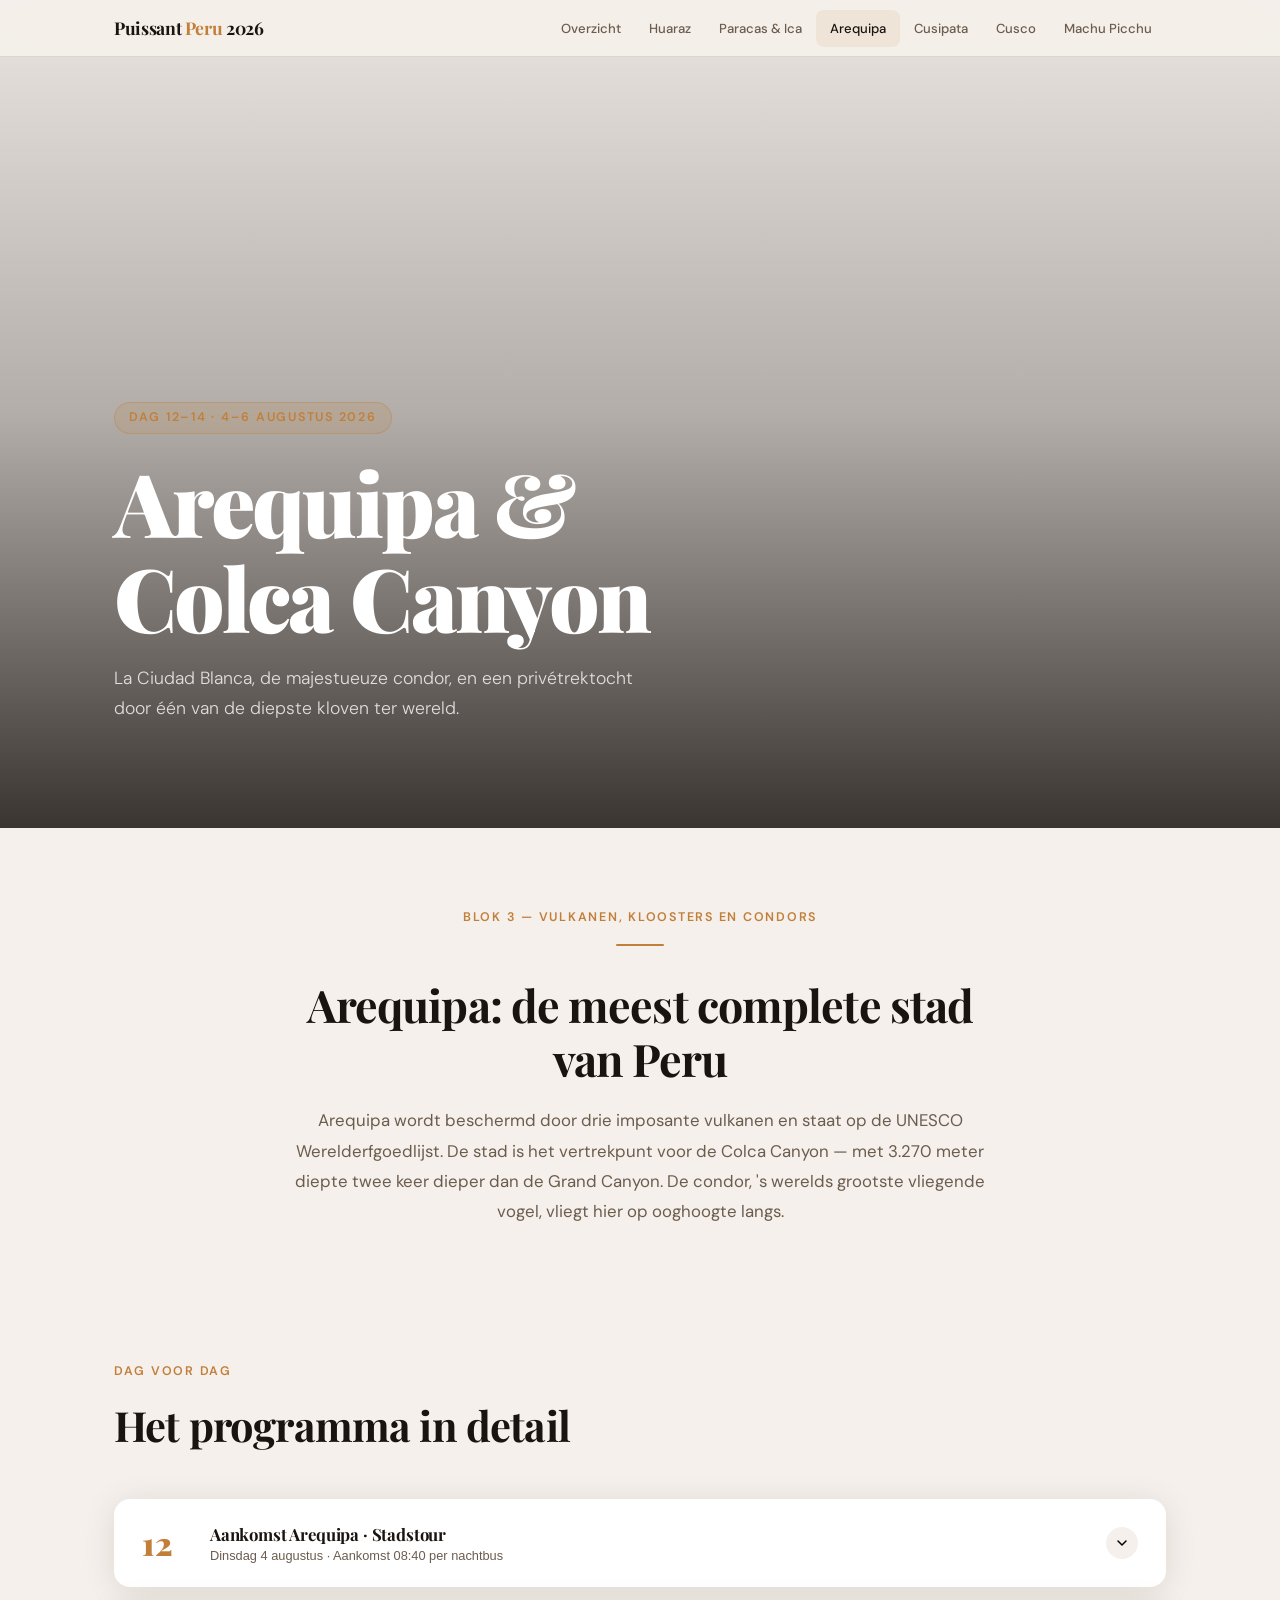
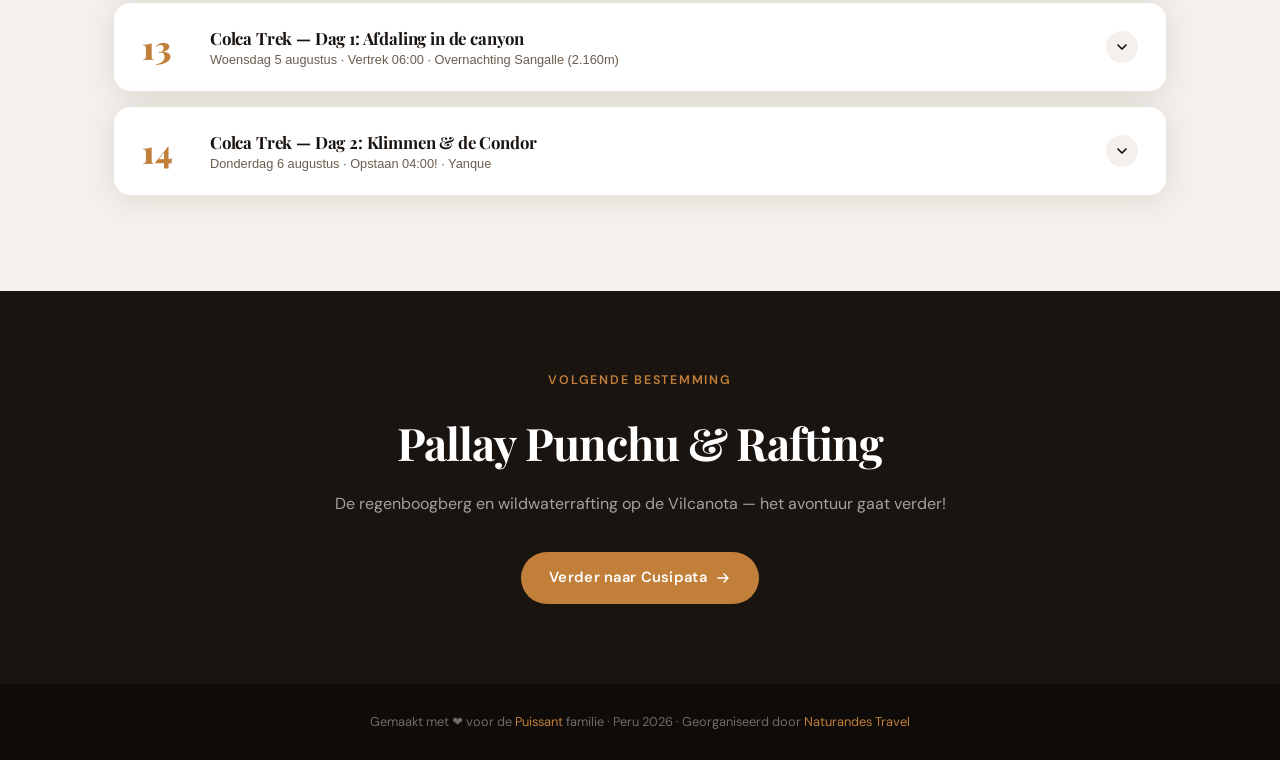
==== arequipa.html @ 6099e21e "Initial site creation" ====
<!DOCTYPE html>
<html lang="nl">
<head>
  <meta charset="UTF-8" />
  <meta name="viewport" content="width=device-width, initial-scale=1.0" />
  <title>Arequipa & Colca Canyon — Puissant Peru 2026</title>
  <link rel="stylesheet" href="css/style.css" />
</head>
<body>

  <nav class="hoofdnav">
    <div class="nav-binnen">
      <a href="index.html" class="nav-logo">Puissant <span>Peru</span> 2026</a>
      <ul class="nav-links">
        <li><a href="index.html">Overzicht</a></li>
        <li><a href="huaraz.html">Huaraz</a></li>
        <li><a href="paracas-ica.html">Paracas & Ica</a></li>
        <li><a href="arequipa.html" class="actief">Arequipa</a></li>
        <li><a href="cusipata.html">Cusipata</a></li>
        <li><a href="cusco.html">Cusco</a></li>
        <li><a href="machu-picchu.html">Machu Picchu</a></li>
      </ul>
      <button class="nav-hamburger"><span></span><span></span><span></span></button>
    </div>
    <nav class="nav-mobiel">
      <a href="index.html">🏠 Overzicht</a>
      <a href="huaraz.html">🏔️ Huaraz</a>
      <a href="paracas-ica.html">🌊 Paracas & Ica</a>
      <a href="arequipa.html">🦅 Arequipa</a>
      <a href="cusipata.html">🌈 Cusipata</a>
      <a href="cusco.html">🏛️ Cusco</a>
      <a href="machu-picchu.html">✨ Machu Picchu</a>
    </nav>
  </nav>

  <section class="hero">
    <div class="hero-foto" style="background-image: url('https://images.unsplash.com/photo-1607962837359-5e7e89f86776?w=1800&q=85');"></div>
    <div class="hero-overlay"></div>
    <div class="hero-inhoud">
      <span class="hero-label">Dag 12–14 · 4–6 augustus 2026</span>
      <h1 class="hero-titel">Arequipa &<br>Colca Canyon</h1>
      <p class="hero-ondertitel">La Ciudad Blanca, de majestueuze condor, en een privétrektocht door één van de diepste kloven ter wereld.</p>
    </div>
  </section>

  <section class="intro-sectie fade-in">
    <span class="sectie-label">Blok 3 — Vulkanen, kloosters en condors</span>
    <div class="divider"></div>
    <h2>Arequipa: de meest complete stad van Peru</h2>
    <p>
      Arequipa wordt beschermd door drie imposante vulkanen en staat op de UNESCO Werelderfgoedlijst.
      De stad is het vertrekpunt voor de Colca Canyon — met 3.270 meter diepte twee keer dieper
      dan de Grand Canyon. De condor, 's werelds grootste vliegende vogel, vliegt hier op ooghoogte langs.
    </p>
  </section>

  <div class="sectie-header fade-in">
    <span class="label">Dag voor dag</span>
    <h2>Het programma in detail</h2>
  </div>

  <div class="accordion-container">

    <div class="accordion-item fade-in">
      <button class="accordion-header">
        <div class="accordion-dag-info">
          <span class="accordion-dag-nummer">12</span>
          <div class="accordion-dag-tekst">
            <h3>Aankomst Arequipa · Stadstour</h3>
            <span class="datum">Dinsdag 4 augustus · Aankomst 08:40 per nachtbus</span>
          </div>
        </div>
        <div class="accordion-pijl"><svg width="16" height="16" viewBox="0 0 16 16" fill="none"><path d="M4 6l4 4 4-4" stroke="currentColor" stroke-width="1.5" stroke-linecap="round" stroke-linejoin="round"/></svg></div>
      </button>
      <div class="accordion-inhoud">
        <div class="accordion-inhoud-binnen">
          <div class="foto-rij">
            <img src="https://images.unsplash.com/photo-1595436976863-ca34ab9f84b5?w=600&q=80" alt="Arequipa Santa Catalina" loading="lazy" />
            <img src="https://images.unsplash.com/photo-1590523741831-ab7e8b8f9c7f?w=600&q=80" alt="Arequipa Plaza de Armas" loading="lazy" />
          </div>
          <p>
            Na de nachtrit arriveert de groep om 08:40 in Arequipa. Na inchecken in het hotel
            vertrekt om 10:00 de <strong>uitgebreide stadstour (4 uur)</strong> langs de hoogtepunten:
            de Sabandia-molen (1621), de Paucarpata-terrassen met drie vulkanen op de achtergrond,
            en het imposante Santa Catalina-klooster dat een heel stadsblok inneemt.
          </p>
          <p>
            Daarna wandelen jullie naar de <strong>Plaza de Armas</strong> — door velen beschouwd als het
            mooiste plein van Peru — en de prachtige La Compañía de Jesús-kerk met haar barok-mestiezen
            voorgevel. Om 17:30 volgt de briefing voor de Colca Trek.
          </p>
          <div class="links-sectie">
            <a href="https://www.acolpachatambo.com" target="_blank" class="link-chip hotel">🏨 Acolpacha Tambo Boutique</a>
            <a href="https://en.wikipedia.org/wiki/Santa_Catalina_Monastery" target="_blank" class="link-chip bezienswaardigheid">⛪ Klooster Santa Catalina</a>
            <a href="https://en.wikipedia.org/wiki/Arequipa" target="_blank" class="link-chip bezienswaardigheid">🏛️ Arequipa (UNESCO)</a>
            <a href="https://en.wikipedia.org/wiki/Museo_Santuarios_Andinos" target="_blank" class="link-chip bezienswaardigheid">🧊 Museum Juanita (de bevroren Inca-mummie)</a>
          </div>
        </div>
      </div>
    </div>

    <div class="accordion-item fade-in">
      <button class="accordion-header">
        <div class="accordion-dag-info">
          <span class="accordion-dag-nummer">13</span>
          <div class="accordion-dag-tekst">
            <h3>Colca Trek — Dag 1: Afdaling in de canyon</h3>
            <span class="datum">Woensdag 5 augustus · Vertrek 06:00 · Overnachting Sangalle (2.160m)</span>
          </div>
        </div>
        <div class="accordion-pijl"><svg width="16" height="16" viewBox="0 0 16 16" fill="none"><path d="M4 6l4 4 4-4" stroke="currentColor" stroke-width="1.5" stroke-linecap="round" stroke-linejoin="round"/></svg></div>
      </button>
      <div class="accordion-inhoud">
        <div class="accordion-inhoud-binnen">
          <div class="foto-rij">
            <img src="https://images.unsplash.com/photo-1580037248183-09e9d6b9d35c?w=600&q=80" alt="Colca Canyon afdaling" loading="lazy" />
            <img src="https://images.unsplash.com/photo-1533130061792-64b345e4a833?w=600&q=80" alt="Andes vallei lama's" loading="lazy" />
          </div>
          <p>
            Om 06:00 vertrekt de groep richting <strong>Cabanaconde (Colca Vallei)</strong>. De rit is al een
            spektakel op zich: vulkanen Misti, Chachani en Picchu Picchu, het Nationaal Reservaat
            Salinas y Aguada Blanca met lama's, alpaca's en wilde vicuñas, en de pas van
            <strong>Patapampa op 4.910 meter</strong> — het hoogste punt van de tour.
          </p>
          <p>
            Vanuit Cabanaconde begint de afdaling: 3–4 uur via een rotsig pad tot het gehucht
            San Juan de Chuccho. Na de lunch nog 3 uur wandelen naar de oase van
            <strong>Sangalle (2.160m)</strong> — een tropisch paradijsje diep in de canyon, met
            een zwembad en eigen badkamer.
          </p>
          <div class="links-sectie">
            <a href="https://en.wikipedia.org/wiki/Colca_Canyon" target="_blank" class="link-chip bezienswaardigheid">🏔️ Colca Canyon (Wikipedia)</a>
          </div>
        </div>
      </div>
    </div>

    <div class="accordion-item fade-in">
      <button class="accordion-header">
        <div class="accordion-dag-info">
          <span class="accordion-dag-nummer">14</span>
          <div class="accordion-dag-tekst">
            <h3>Colca Trek — Dag 2: Klimmen & de Condor</h3>
            <span class="datum">Donderdag 6 augustus · Opstaan 04:00! · Yanque</span>
          </div>
        </div>
        <div class="accordion-pijl"><svg width="16" height="16" viewBox="0 0 16 16" fill="none"><path d="M4 6l4 4 4-4" stroke="currentColor" stroke-width="1.5" stroke-linecap="round" stroke-linejoin="round"/></svg></div>
      </button>
      <div class="accordion-inhoud">
        <div class="accordion-inhoud-binnen">
          <div class="foto-rij">
            <img src="https://images.unsplash.com/photo-1490730141103-6cac27aaab94?w=600&q=80" alt="Condor vlucht Andes" loading="lazy" />
            <img src="https://images.unsplash.com/photo-1584738766473-61c083514bf4?w=600&q=80" alt="Colca Canyon uitzicht" loading="lazy" />
          </div>
          <p>
            Opstaan om 04:00 voor de zwaarste klim van de trip: <strong>1.200 meter omhoog</strong> in
            2,5 tot 4 uur! Eenmaal boven in Cabanaconde wacht het ontbijt en dan: de Cruz del Condor.
          </p>
          <p>
            De <strong>Cruz del Condor</strong> is de beste plek ter wereld om de condor van dichtbij te zien.
            Met een vleugelspanwijdte tot ruim 3 meter zweeft hij soms op enkele meters van jullie langs.
            Daarna rijden jullie langs de rand van de canyon naar Yanque voor de middag. Optioneel:
            de thermale warmwaterbaden bij het hotel (35°C) voor die vermoeide spieren. 🛁
          </p>
          <div class="links-sectie">
            <a href="https://en.wikipedia.org/wiki/Cruz_del_C%C3%B3ndor" target="_blank" class="link-chip bezienswaardigheid">🦅 Cruz del Condor</a>
            <a href="https://en.wikipedia.org/wiki/Andean_condor" target="_blank" class="link-chip bezienswaardigheid">🦅 De Andescondor</a>
            <a href="https://www.killawasi.com" target="_blank" class="link-chip hotel">🏨 Killawasi Lodge Yanque</a>
            <a href="https://www.colca-lodge.com" target="_blank" class="link-chip hotel">🏨 Colca Lodge (upgrade optie)</a>
          </div>
        </div>
      </div>
    </div>

  </div>

  <section class="volgende-stop">
    <p class="label">Volgende bestemming</p>
    <h2>Pallay Punchu & Rafting</h2>
    <p>De regenboogberg en wildwaterrafting op de Vilcanota — het avontuur gaat verder!</p>
    <a href="cusipata.html" class="knop-primair">
      Verder naar Cusipata
      <svg width="16" height="16" viewBox="0 0 16 16" fill="none"><path d="M3 8h10M9 4l4 4-4 4" stroke="currentColor" stroke-width="1.5" stroke-linecap="round" stroke-linejoin="round"/></svg>
    </a>
  </section>

  <footer>
    <p>Gemaakt met ❤️ voor de <span>Puissant</span> familie · Peru 2026 · Georganiseerd door <a href="https://www.rondreizenperu.com" target="_blank" style="color:var(--kleur-accent);text-decoration:none;">Naturandes Travel</a></p>
  </footer>
  <script src="js/main.js"></script>
</body>
</html>
---- css/style.css ----
/* ============================================================
   PUISSANT PERU 2026 — Gedeelde stijlgids
   Geïnspireerd op Apple.com: minimalisme, grote typografie,
   veel witruimte, vloeiende animaties, sticky navigatie
   ============================================================ */

/* --- Google Fonts import --- */
@import url('https://fonts.googleapis.com/css2?family=Playfair+Display:wght@400;700;900&family=DM+Sans:wght@300;400;500;600&display=swap');

/* --- CSS variabelen (kleurenpalet & spacing) --- */
:root {
  --kleur-achtergrond: #f5f0eb;   /* Warm gebroken wit */
  --kleur-wit: #ffffff;
  --kleur-tekst: #1a1410;         /* Bijna zwart, warm tint */
  --kleur-subtitel: #6b5c4e;      /* Warm grijs-bruin */
  --kleur-accent: #c17f3a;        /* Peruaans goud/terracotta */
  --kleur-accent-donker: #8a5a22;
  --kleur-lijn: #e0d5c8;
  --kleur-nav-bg: rgba(245, 240, 235, 0.92);

  --font-display: 'Playfair Display', Georgia, serif;
  --font-body: 'DM Sans', system-ui, sans-serif;

  --radius: 16px;
  --schaduw: 0 4px 32px rgba(26, 20, 16, 0.10);
  --schaduw-hover: 0 12px 48px rgba(26, 20, 16, 0.18);

  --max-breedte: 1100px;
  --sectie-padding: 100px 24px;
}

/* --- Reset & basis --- */
*, *::before, *::after { box-sizing: border-box; margin: 0; padding: 0; }

html { scroll-behavior: smooth; font-size: 16px; }

body {
  font-family: var(--font-body);
  background-color: var(--kleur-achtergrond);
  color: var(--kleur-tekst);
  line-height: 1.6;
  -webkit-font-smoothing: antialiased;
}

/* --- NAVIGATIEBALK --- */
nav.hoofdnav {
  position: fixed;
  top: 0; left: 0; right: 0;
  z-index: 1000;
  background: var(--kleur-nav-bg);
  backdrop-filter: blur(20px) saturate(180%);
  -webkit-backdrop-filter: blur(20px) saturate(180%);
  border-bottom: 1px solid var(--kleur-lijn);
  transition: all 0.3s ease;
}

.nav-binnen {
  max-width: var(--max-breedte);
  margin: 0 auto;
  padding: 0 24px;
  height: 56px;
  display: flex;
  align-items: center;
  justify-content: space-between;
}

.nav-logo {
  font-family: var(--font-display);
  font-size: 1.1rem;
  font-weight: 700;
  color: var(--kleur-tekst);
  text-decoration: none;
  letter-spacing: -0.02em;
}

.nav-logo span { color: var(--kleur-accent); }

.nav-links {
  display: flex;
  gap: 0;
  list-style: none;
  align-items: center;
}

.nav-links a {
  display: block;
  padding: 8px 14px;
  font-size: 0.82rem;
  font-weight: 500;
  color: var(--kleur-subtitel);
  text-decoration: none;
  border-radius: 8px;
  transition: color 0.2s, background 0.2s;
  white-space: nowrap;
}

.nav-links a:hover,
.nav-links a.actief {
  color: var(--kleur-tekst);
  background: rgba(193, 127, 58, 0.10);
}

/* Hamburger voor mobiel */
.nav-hamburger {
  display: none;
  flex-direction: column;
  gap: 5px;
  cursor: pointer;
  padding: 8px;
  background: none;
  border: none;
}
.nav-hamburger span {
  display: block;
  width: 22px;
  height: 2px;
  background: var(--kleur-tekst);
  border-radius: 2px;
  transition: all 0.3s;
}

/* Mobiel menu */
.nav-mobiel {
  display: none;
  flex-direction: column;
  background: var(--kleur-nav-bg);
  backdrop-filter: blur(20px);
  border-top: 1px solid var(--kleur-lijn);
  padding: 12px 24px 20px;
}
.nav-mobiel.open { display: flex; }
.nav-mobiel a {
  padding: 12px 0;
  font-size: 1rem;
  font-weight: 500;
  color: var(--kleur-tekst);
  text-decoration: none;
  border-bottom: 1px solid var(--kleur-lijn);
}
.nav-mobiel a:last-child { border-bottom: none; }

/* --- HERO SECTIE (grote foto bovenaan) --- */
.hero {
  position: relative;
  height: 92vh;
  min-height: 580px;
  display: flex;
  align-items: flex-end;
  overflow: hidden;
}

.hero-foto {
  position: absolute;
  inset: 0;
  background-size: cover;
  background-position: center;
  background-attachment: fixed; /* parallax effect */
  transform: scale(1.04);
  transition: transform 8s ease-out;
}

/* Verloop van donker onderaan naar transparant bovenaan */
.hero-overlay {
  position: absolute;
  inset: 0;
  background: linear-gradient(
    to top,
    rgba(26, 20, 16, 0.85) 0%,
    rgba(26, 20, 16, 0.30) 50%,
    rgba(26, 20, 16, 0.05) 100%
  );
}

.hero-inhoud {
  position: relative;
  z-index: 1;
  max-width: var(--max-breedte);
  margin: 0 auto;
  padding: 0 24px 72px;
  width: 100%;
}

/* Klein label boven de titel */
.hero-label {
  display: inline-block;
  font-family: var(--font-body);
  font-size: 0.78rem;
  font-weight: 600;
  text-transform: uppercase;
  letter-spacing: 0.14em;
  color: var(--kleur-accent);
  background: rgba(193, 127, 58, 0.15);
  border: 1px solid rgba(193, 127, 58, 0.35);
  border-radius: 20px;
  padding: 5px 14px;
  margin-bottom: 20px;
  backdrop-filter: blur(8px);
}

.hero-titel {
  font-family: var(--font-display);
  font-size: clamp(2.8rem, 7vw, 5.5rem);
  font-weight: 900;
  color: #fff;
  line-height: 1.08;
  letter-spacing: -0.03em;
  margin-bottom: 20px;
  max-width: 800px;
}

.hero-ondertitel {
  font-size: 1.1rem;
  font-weight: 300;
  color: rgba(255,255,255,0.80);
  max-width: 560px;
  margin-bottom: 32px;
  line-height: 1.7;
}

/* Scroll-indicator pijl */
.hero-scroll {
  display: inline-flex;
  align-items: center;
  gap: 8px;
  font-size: 0.82rem;
  color: rgba(255,255,255,0.55);
  text-decoration: none;
  letter-spacing: 0.06em;
  text-transform: uppercase;
  transition: color 0.2s;
}
.hero-scroll:hover { color: rgba(255,255,255,0.90); }
.hero-scroll svg { animation: stuiteren 2s ease-in-out infinite; }

@keyframes stuiteren {
  0%, 100% { transform: translateY(0); }
  50% { transform: translateY(6px); }
}

/* --- INLEIDINGSSECTIE (na hero) --- */
.intro-sectie {
  max-width: 740px;
  margin: 0 auto;
  padding: 80px 24px 64px;
  text-align: center;
}

.intro-sectie .sectie-label {
  display: block;
  font-size: 0.78rem;
  font-weight: 600;
  text-transform: uppercase;
  letter-spacing: 0.14em;
  color: var(--kleur-accent);
  margin-bottom: 16px;
}

.intro-sectie h2 {
  font-family: var(--font-display);
  font-size: clamp(1.8rem, 4vw, 2.8rem);
  font-weight: 700;
  letter-spacing: -0.02em;
  line-height: 1.2;
  margin-bottom: 20px;
  color: var(--kleur-tekst);
}

.intro-sectie p {
  font-size: 1.05rem;
  color: var(--kleur-subtitel);
  line-height: 1.8;
}

/* --- DIVIDER --- */
.divider {
  width: 48px;
  height: 2px;
  background: var(--kleur-accent);
  margin: 0 auto 32px;
  border-radius: 2px;
}

/* --- REISBLOKKEN OVERZICHT (index.html) --- */
.blokken-grid {
  display: grid;
  grid-template-columns: repeat(auto-fill, minmax(300px, 1fr));
  gap: 28px;
  max-width: var(--max-breedte);
  margin: 0 auto;
  padding: 0 24px 100px;
}

/* Kaartje per reisblok */
.blok-kaart {
  display: block;
  text-decoration: none;
  border-radius: var(--radius);
  overflow: hidden;
  background: var(--kleur-wit);
  box-shadow: var(--schaduw);
  transition: transform 0.35s cubic-bezier(.22,.68,0,1.2), box-shadow 0.35s ease;
  position: relative;
}

.blok-kaart:hover {
  transform: translateY(-6px);
  box-shadow: var(--schaduw-hover);
}

.blok-kaart-foto {
  width: 100%;
  aspect-ratio: 16/10;
  object-fit: cover;
  display: block;
  background: var(--kleur-lijn);
  transition: transform 0.5s ease;
}
.blok-kaart:hover .blok-kaart-foto { transform: scale(1.03); }

.blok-kaart-inhoud {
  padding: 24px;
}

.blok-kaart-nummer {
  font-size: 0.72rem;
  font-weight: 600;
  text-transform: uppercase;
  letter-spacing: 0.14em;
  color: var(--kleur-accent);
  margin-bottom: 8px;
}

.blok-kaart h3 {
  font-family: var(--font-display);
  font-size: 1.25rem;
  font-weight: 700;
  color: var(--kleur-tekst);
  margin-bottom: 8px;
  letter-spacing: -0.02em;
}

.blok-kaart p {
  font-size: 0.88rem;
  color: var(--kleur-subtitel);
  line-height: 1.6;
  margin-bottom: 16px;
}

.blok-kaart-data {
  display: flex;
  align-items: center;
  gap: 6px;
  font-size: 0.80rem;
  color: var(--kleur-subtitel);
}

/* Badge "wie is er mee" */
.badge-wie {
  display: inline-flex;
  align-items: center;
  gap: 5px;
  font-size: 0.75rem;
  font-weight: 500;
  color: var(--kleur-accent-donker);
  background: rgba(193, 127, 58, 0.10);
  border-radius: 20px;
  padding: 3px 10px;
  margin-top: 10px;
}

/* --- ACCORDION (uitklapbare dag-kaarten) --- */
.accordion-container {
  max-width: var(--max-breedte);
  margin: 0 auto;
  padding: 0 24px 80px;
}

.accordion-item {
  border-radius: var(--radius);
  background: var(--kleur-wit);
  box-shadow: var(--schaduw);
  margin-bottom: 16px;
  overflow: hidden;
  transition: box-shadow 0.3s;
}
.accordion-item:hover { box-shadow: var(--schaduw-hover); }

/* Accordion koptekst (klikbaar deel) */
.accordion-header {
  width: 100%;
  background: none;
  border: none;
  cursor: pointer;
  display: flex;
  align-items: center;
  justify-content: space-between;
  padding: 24px 28px;
  text-align: left;
  gap: 16px;
}

.accordion-dag-info {
  display: flex;
  align-items: center;
  gap: 20px;
  flex: 1;
  min-width: 0;
}

.accordion-dag-nummer {
  font-family: var(--font-display);
  font-size: 2rem;
  font-weight: 900;
  color: var(--kleur-accent);
  line-height: 1;
  min-width: 48px;
}

.accordion-dag-tekst h3 {
  font-family: var(--font-display);
  font-size: 1.05rem;
  font-weight: 700;
  color: var(--kleur-tekst);
  letter-spacing: -0.01em;
  margin-bottom: 3px;
}

.accordion-dag-tekst .datum {
  font-size: 0.80rem;
  color: var(--kleur-subtitel);
  font-weight: 400;
}

/* Pijl die draait bij openen */
.accordion-pijl {
  width: 32px;
  height: 32px;
  border-radius: 50%;
  background: var(--kleur-achtergrond);
  display: flex;
  align-items: center;
  justify-content: center;
  flex-shrink: 0;
  transition: transform 0.3s ease, background 0.3s;
}
.accordion-item.open .accordion-pijl {
  transform: rotate(180deg);
  background: var(--kleur-accent);
  color: white;
}

/* Accordion inhoud (ingeklapt) */
.accordion-inhoud {
  max-height: 0;
  overflow: hidden;
  transition: max-height 0.55s cubic-bezier(0.4, 0, 0.2, 1);
}
.accordion-item.open .accordion-inhoud {
  max-height: 2000px; /* groot genoeg voor alle content */
}

.accordion-inhoud-binnen {
  padding: 0 28px 28px;
  border-top: 1px solid var(--kleur-lijn);
  padding-top: 24px;
}

/* Foto-rij in accordion */
.foto-rij {
  display: grid;
  grid-template-columns: repeat(auto-fill, minmax(200px, 1fr));
  gap: 12px;
  margin-bottom: 24px;
}

.foto-rij img {
  width: 100%;
  aspect-ratio: 4/3;
  object-fit: cover;
  border-radius: 10px;
  display: block;
  background: var(--kleur-lijn);
  transition: transform 0.3s ease;
}
.foto-rij img:hover { transform: scale(1.02); }

/* Beschrijving in accordion */
.accordion-inhoud-binnen p {
  font-size: 0.95rem;
  color: var(--kleur-subtitel);
  line-height: 1.8;
  margin-bottom: 20px;
}

/* Links sectie (hotels, activiteiten, bezienswaardigheden) */
.links-sectie {
  display: flex;
  flex-wrap: wrap;
  gap: 10px;
  margin-top: 20px;
  padding-top: 20px;
  border-top: 1px solid var(--kleur-lijn);
}

.link-chip {
  display: inline-flex;
  align-items: center;
  gap: 6px;
  padding: 7px 14px;
  border-radius: 20px;
  font-size: 0.80rem;
  font-weight: 500;
  text-decoration: none;
  transition: all 0.2s;
  border: 1px solid;
}

/* Drie soorten chips: hotel, activiteit, bezienswaardigheid */
.link-chip.hotel {
  color: #7c5c2e;
  background: rgba(193, 127, 58, 0.08);
  border-color: rgba(193, 127, 58, 0.25);
}
.link-chip.hotel:hover {
  background: rgba(193, 127, 58, 0.18);
  border-color: rgba(193, 127, 58, 0.5);
}

.link-chip.activiteit {
  color: #2e5c4b;
  background: rgba(46, 92, 75, 0.08);
  border-color: rgba(46, 92, 75, 0.25);
}
.link-chip.activiteit:hover {
  background: rgba(46, 92, 75, 0.18);
  border-color: rgba(46, 92, 75, 0.5);
}

.link-chip.bezienswaardigheid {
  color: #2e3f5c;
  background: rgba(46, 63, 92, 0.08);
  border-color: rgba(46, 63, 92, 0.25);
}
.link-chip.bezienswaardigheid:hover {
  background: rgba(46, 63, 92, 0.18);
  border-color: rgba(46, 63, 92, 0.5);
}

/* --- PERSOONLIJK MOMENT BANNER --- */
.moment-banner {
  max-width: var(--max-breedte);
  margin: 0 auto 60px;
  padding: 0 24px;
}

.moment-banner-binnen {
  background: linear-gradient(135deg, #2e3f5c 0%, #1a2a3c 100%);
  border-radius: var(--radius);
  padding: 32px 40px;
  display: flex;
  align-items: center;
  gap: 20px;
  color: white;
}

.moment-banner-icon {
  font-size: 2rem;
  flex-shrink: 0;
}

.moment-banner-tekst p {
  font-size: 0.85rem;
  opacity: 0.65;
  text-transform: uppercase;
  letter-spacing: 0.1em;
  margin-bottom: 4px;
  color: white;
}

.moment-banner-tekst strong {
  font-size: 1.05rem;
  font-weight: 500;
  color: white;
  line-height: 1.5;
}

/* --- VOLGENDE STOP sectie (onderaan elke pagina) --- */
.volgende-stop {
  background: var(--kleur-tekst);
  color: white;
  padding: 80px 24px;
  text-align: center;
}

.volgende-stop .label {
  font-size: 0.78rem;
  font-weight: 600;
  text-transform: uppercase;
  letter-spacing: 0.14em;
  color: var(--kleur-accent);
  margin-bottom: 16px;
}

.volgende-stop h2 {
  font-family: var(--font-display);
  font-size: clamp(1.8rem, 4vw, 2.8rem);
  font-weight: 700;
  margin-bottom: 12px;
  letter-spacing: -0.02em;
}

.volgende-stop p {
  color: rgba(255,255,255,0.60);
  font-size: 1rem;
  margin-bottom: 36px;
}

.knop-primair {
  display: inline-flex;
  align-items: center;
  gap: 8px;
  padding: 14px 28px;
  background: var(--kleur-accent);
  color: white;
  border-radius: 50px;
  text-decoration: none;
  font-size: 0.92rem;
  font-weight: 600;
  letter-spacing: 0.02em;
  transition: all 0.25s ease;
  border: none;
  cursor: pointer;
}

.knop-primair:hover {
  background: var(--kleur-accent-donker);
  transform: translateY(-2px);
  box-shadow: 0 8px 24px rgba(193, 127, 58, 0.4);
}

/* --- FOOTER --- */
footer {
  background: #0e0b08;
  color: rgba(255,255,255,0.40);
  text-align: center;
  padding: 28px 24px;
  font-size: 0.80rem;
}
footer span { color: var(--kleur-accent); }

/* --- FADE-IN ANIMATIES bij scrollen --- */
.fade-in {
  opacity: 0;
  transform: translateY(30px);
  transition: opacity 0.65s ease, transform 0.65s ease;
}
.fade-in.zichtbaar {
  opacity: 1;
  transform: translateY(0);
}

/* Vertraging per kaart */
.fade-in:nth-child(2) { transition-delay: 0.1s; }
.fade-in:nth-child(3) { transition-delay: 0.2s; }
.fade-in:nth-child(4) { transition-delay: 0.3s; }
.fade-in:nth-child(5) { transition-delay: 0.4s; }
.fade-in:nth-child(6) { transition-delay: 0.5s; }

/* --- SECTIE HEADERS --- */
.sectie-header {
  max-width: var(--max-breedte);
  margin: 0 auto;
  padding: 72px 24px 40px;
}

.sectie-header .label {
  display: block;
  font-size: 0.78rem;
  font-weight: 600;
  text-transform: uppercase;
  letter-spacing: 0.14em;
  color: var(--kleur-accent);
  margin-bottom: 10px;
}

.sectie-header h2 {
  font-family: var(--font-display);
  font-size: clamp(1.8rem, 4vw, 2.6rem);
  font-weight: 700;
  letter-spacing: -0.02em;
  color: var(--kleur-tekst);
}

/* --- RESPONSIEF --- */
@media (max-width: 768px) {
  .nav-links { display: none; }
  .nav-hamburger { display: flex; }

  .hero-foto { background-attachment: scroll; } /* Geen parallax op mobiel (performance) */

  .blokken-grid { grid-template-columns: 1fr; }

  .accordion-dag-nummer { font-size: 1.5rem; min-width: 36px; }

  .moment-banner-binnen {
    flex-direction: column;
    text-align: center;
    padding: 24px;
  }

  .foto-rij { grid-template-columns: repeat(2, 1fr); }
}

@media (max-width: 480px) {
  .foto-rij { grid-template-columns: 1fr; }
  .accordion-header { padding: 18px 20px; }
  .accordion-inhoud-binnen { padding: 0 20px 20px; padding-top: 20px; }
}
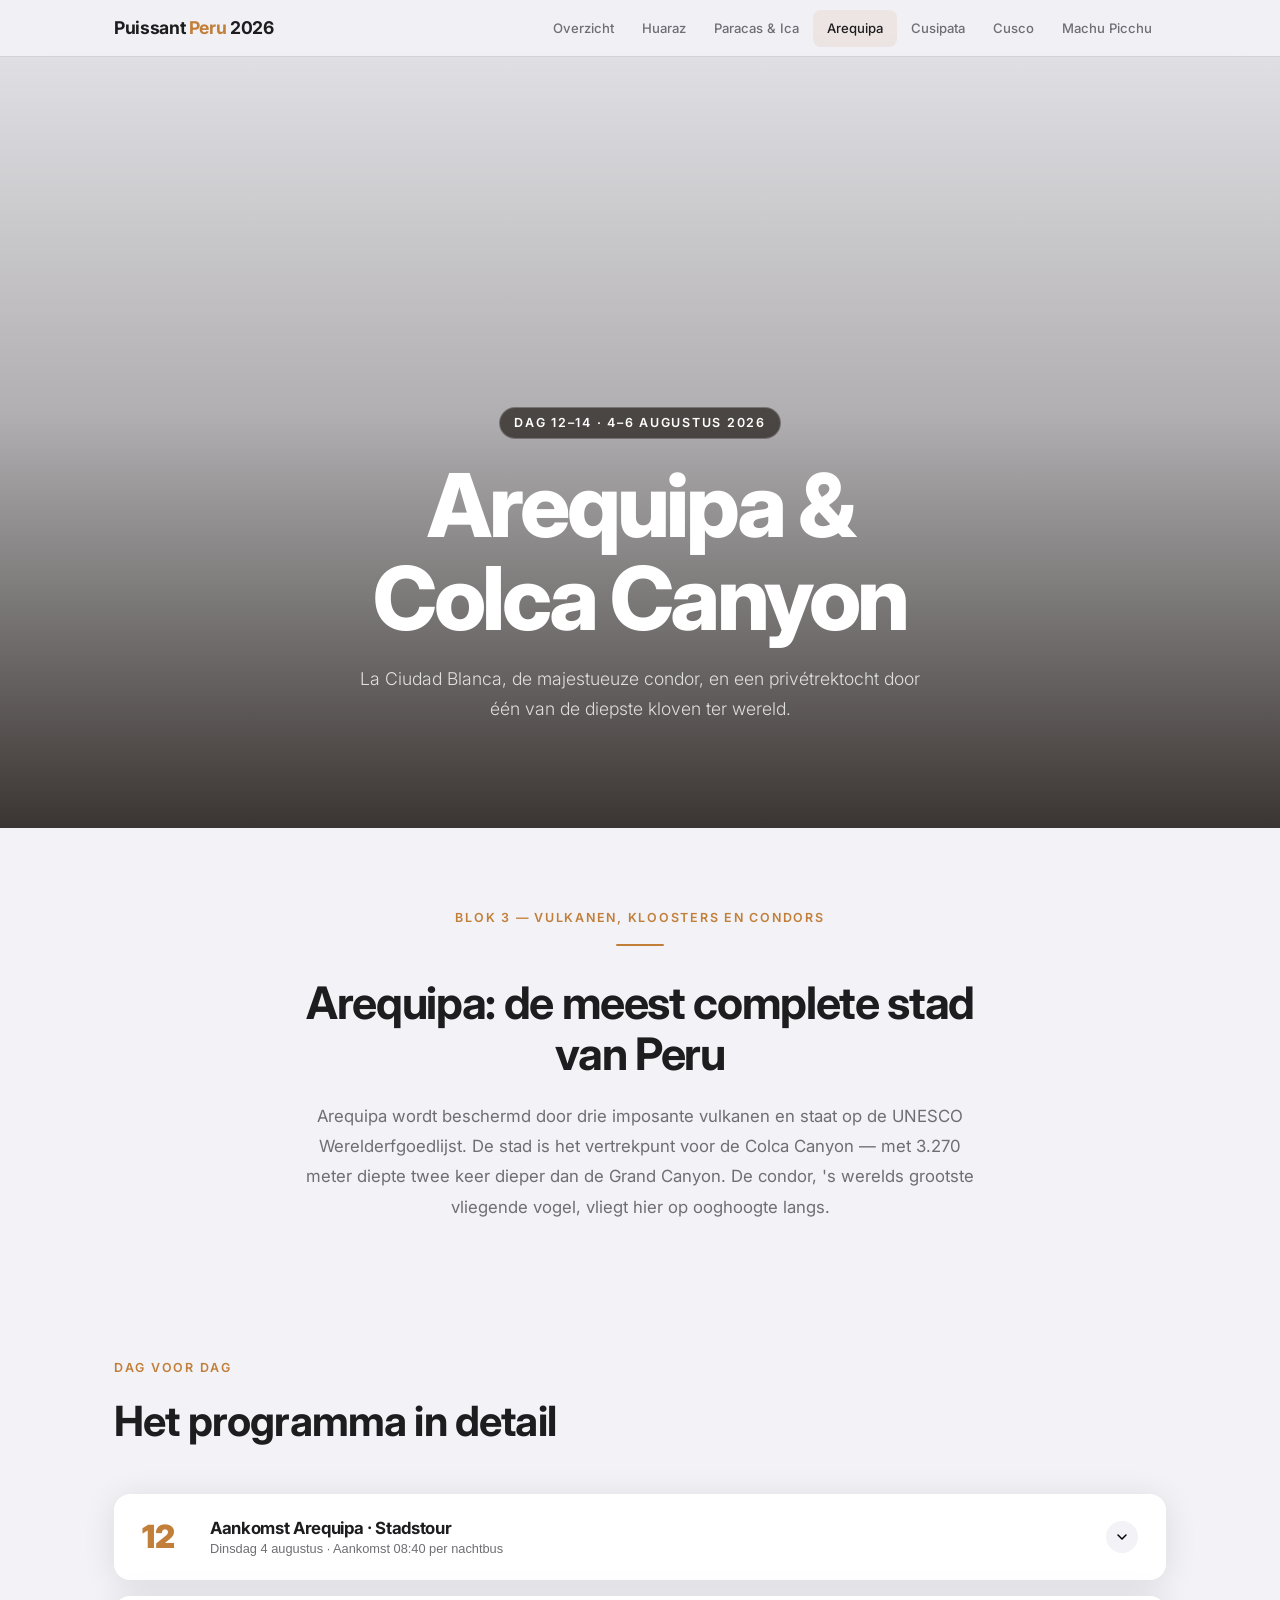
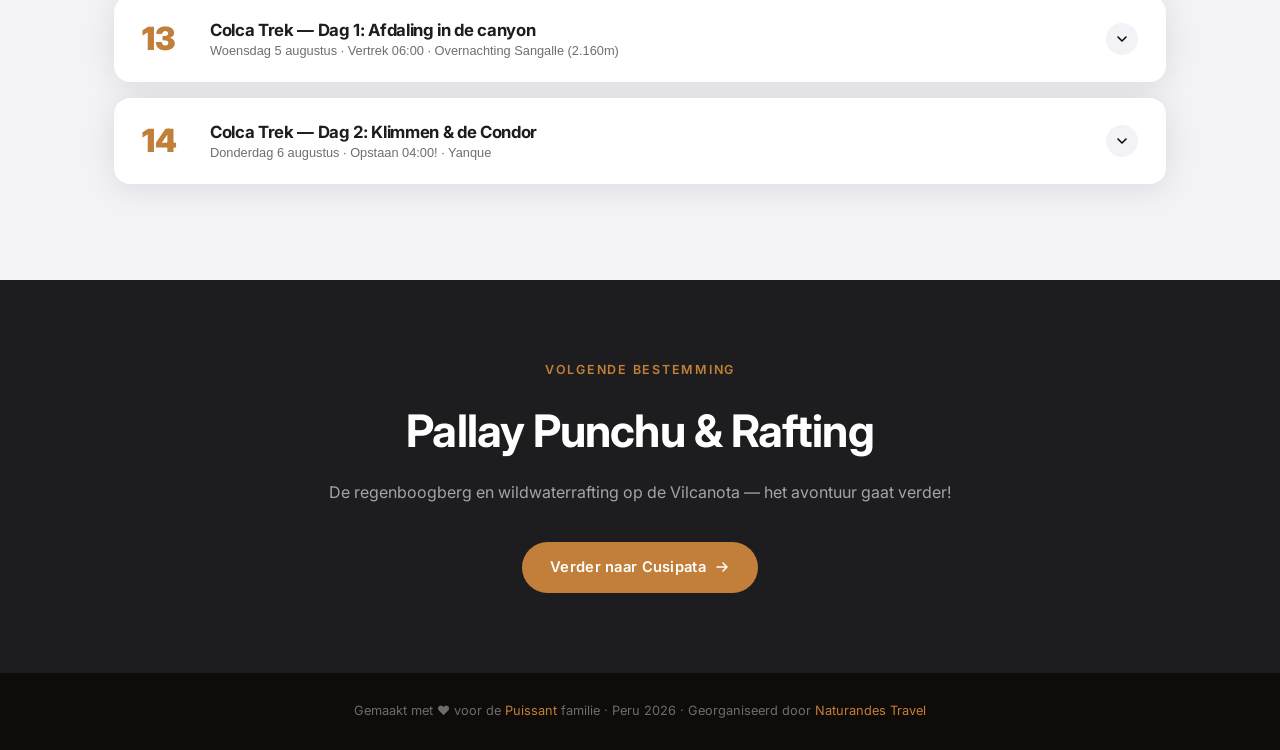
==== commit bbe17603: "3rd iteration" ====
--- a/arequipa.html
+++ b/arequipa.html
@@ -90,7 +90,7 @@
             voorgevel. Om 17:30 volgt de briefing voor de Colca Trek.
           </p>
           <div class="links-sectie">
-            <a href="https://www.acolpachatambo.com" target="_blank" class="link-chip hotel">🏨 Acolpacha Tambo Boutique</a>
+            <a href="https://acolpacha.com/en/home/" target="_blank" class="link-chip hotel">🏨 Acolpacha Tambo Boutique</a>
             <a href="https://en.wikipedia.org/wiki/Santa_Catalina_Monastery" target="_blank" class="link-chip bezienswaardigheid">⛪ Klooster Santa Catalina</a>
             <a href="https://en.wikipedia.org/wiki/Arequipa" target="_blank" class="link-chip bezienswaardigheid">🏛️ Arequipa (UNESCO)</a>
             <a href="https://en.wikipedia.org/wiki/Museo_Santuarios_Andinos" target="_blank" class="link-chip bezienswaardigheid">🧊 Museum Juanita (de bevroren Inca-mummie)</a>
@@ -113,8 +113,8 @@
       <div class="accordion-inhoud">
         <div class="accordion-inhoud-binnen">
           <div class="foto-rij">
-            <img src="https://images.unsplash.com/photo-1580037248183-09e9d6b9d35c?w=600&q=80" alt="Colca Canyon afdaling" loading="lazy" />
-            <img src="https://images.unsplash.com/photo-1533130061792-64b345e4a833?w=600&q=80" alt="Andes vallei lama's" loading="lazy" />
+            <img src="https://images.unsplash.com/photo-1580037248183-09e9d6b9d35c?w=600&q=80" alt="Colca Canyon afdaling diep dal" loading="lazy" />
+            <img src="https://images.unsplash.com/photo-1678465739625-2711d87b808c?w=600&q=80" alt="Alpaca close-up Andes Peru" loading="lazy" />
           </div>
           <p>
             Om 06:00 vertrekt de groep richting <strong>Cabanaconde (Colca Vallei)</strong>. De rit is al een
@@ -149,7 +149,7 @@
       <div class="accordion-inhoud">
         <div class="accordion-inhoud-binnen">
           <div class="foto-rij">
-            <img src="https://images.unsplash.com/photo-1490730141103-6cac27aaab94?w=600&q=80" alt="Condor vlucht Andes" loading="lazy" />
+            <img src="https://images.unsplash.com/photo-1489229185904-38aa7e8f4790?w=600&q=80" alt="Condor vliegend Andes bergketen Cruz del Condor Colca" loading="lazy" />
             <img src="https://images.unsplash.com/photo-1584738766473-61c083514bf4?w=600&q=80" alt="Colca Canyon uitzicht" loading="lazy" />
           </div>
           <p>
--- a/css/style.css
+++ b/css/style.css
@@ -4,22 +4,24 @@
    veel witruimte, vloeiende animaties, sticky navigatie
    ============================================================ */
 
-/* --- Google Fonts import --- */
-@import url('https://fonts.googleapis.com/css2?family=Playfair+Display:wght@400;700;900&family=DM+Sans:wght@300;400;500;600&display=swap');
+/* --- Google Fonts import ---
+   Inter is de dichtstbijzijnde open-source equivalent van Apple's SF Pro.
+   Zelfde neutrale geometrie, zelfde optische verhoudingen.              */
+@import url('https://fonts.googleapis.com/css2?family=Inter:wght@300;400;500;600;700;800;900&display=swap');
 
 /* --- CSS variabelen (kleurenpalet & spacing) --- */
 :root {
-  --kleur-achtergrond: #f5f0eb;   /* Warm gebroken wit */
+  --kleur-achtergrond: #f2f2f7;   /* Apple systeemgrijs — exact iOS/macOS kleur */
   --kleur-wit: #ffffff;
-  --kleur-tekst: #1a1410;         /* Bijna zwart, warm tint */
-  --kleur-subtitel: #6b5c4e;      /* Warm grijs-bruin */
+  --kleur-tekst: #1d1d1f;         /* Apple's eigen zwart — letterlijk van apple.com */
+  --kleur-subtitel: #6e6e73;      /* Apple secondary label kleur */
   --kleur-accent: #c17f3a;        /* Peruaans goud/terracotta */
   --kleur-accent-donker: #8a5a22;
-  --kleur-lijn: #e0d5c8;
-  --kleur-nav-bg: rgba(245, 240, 235, 0.92);
-
-  --font-display: 'Playfair Display', Georgia, serif;
-  --font-body: 'DM Sans', system-ui, sans-serif;
+  --kleur-lijn: #d2d2d7;          /* Apple separator kleur */
+  --kleur-nav-bg: rgba(242, 242, 247, 0.85);
+
+  --font-display: 'Inter', -apple-system, BlinkMacSystemFont, sans-serif;
+  --font-body: 'Inter', -apple-system, BlinkMacSystemFont, sans-serif;
 
   --radius: 16px;
   --schaduw: 0 4px 32px rgba(26, 20, 16, 0.10);
@@ -178,6 +180,11 @@
   margin: 0 auto;
   padding: 0 24px 72px;
   width: 100%;
+  /* Centre all hero content so subtitle + scroll align with PPP block */
+  display: flex;
+  flex-direction: column;
+  align-items: center;
+  text-align: center;
 }
 
 /* Klein label boven de titel */
@@ -188,9 +195,10 @@
   font-weight: 600;
   text-transform: uppercase;
   letter-spacing: 0.14em;
-  color: var(--kleur-accent);
-  background: rgba(193, 127, 58, 0.15);
-  border: 1px solid rgba(193, 127, 58, 0.35);
+  /* Dark opaque background ensures readability on any photo */
+  color: #fff;
+  background: rgba(20, 14, 10, 0.65);
+  border: 1px solid rgba(255, 255, 255, 0.25);
   border-radius: 20px;
   padding: 5px 14px;
   margin-bottom: 20px;
@@ -200,10 +208,10 @@
 .hero-titel {
   font-family: var(--font-display);
   font-size: clamp(2.8rem, 7vw, 5.5rem);
-  font-weight: 900;
+  font-weight: 800;
   color: #fff;
-  line-height: 1.08;
-  letter-spacing: -0.03em;
+  line-height: 1.05;
+  letter-spacing: -0.04em;
   margin-bottom: 20px;
   max-width: 800px;
 }
@@ -259,8 +267,8 @@
   font-family: var(--font-display);
   font-size: clamp(1.8rem, 4vw, 2.8rem);
   font-weight: 700;
-  letter-spacing: -0.02em;
-  line-height: 1.2;
+  letter-spacing: -0.03em;
+  line-height: 1.15;
   margin-bottom: 20px;
   color: var(--kleur-tekst);
 }
@@ -421,7 +429,7 @@
   font-size: 1.05rem;
   font-weight: 700;
   color: var(--kleur-tekst);
-  letter-spacing: -0.01em;
+  letter-spacing: -0.02em;
   margin-bottom: 3px;
 }
 
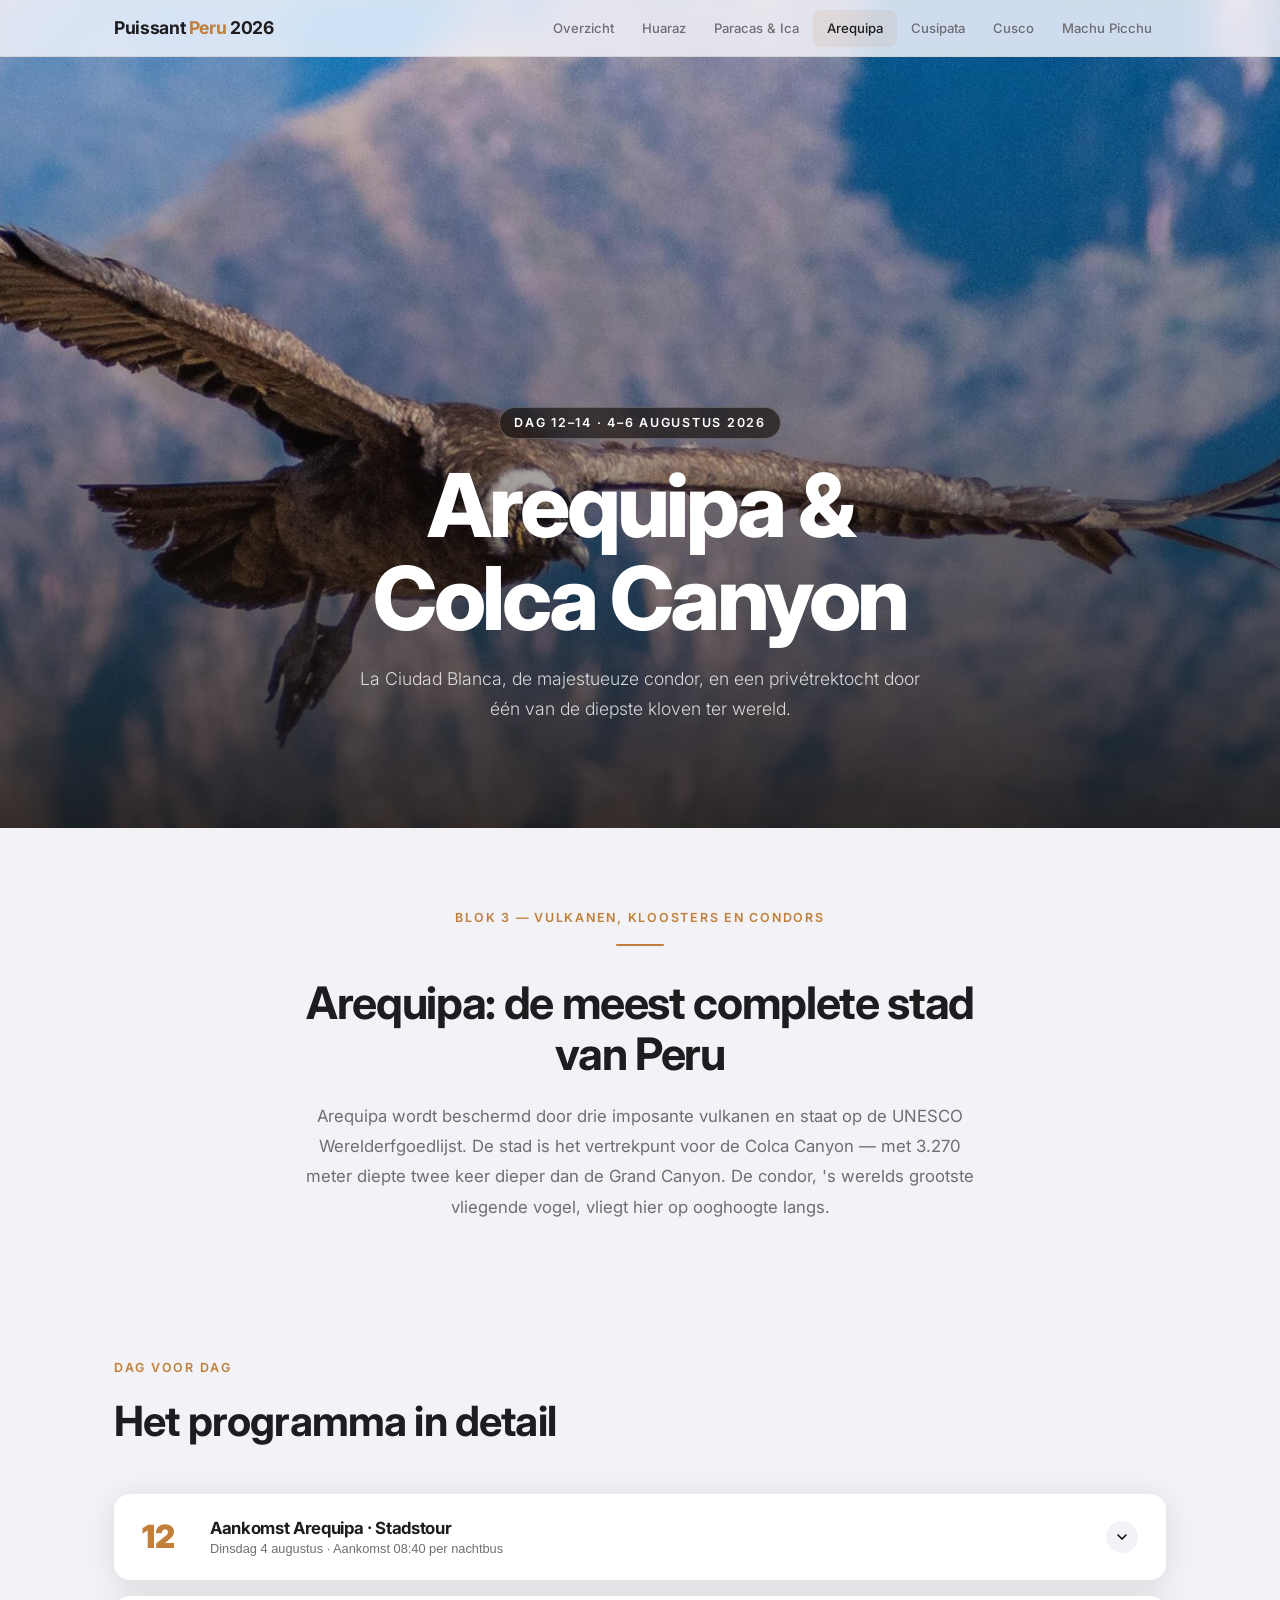
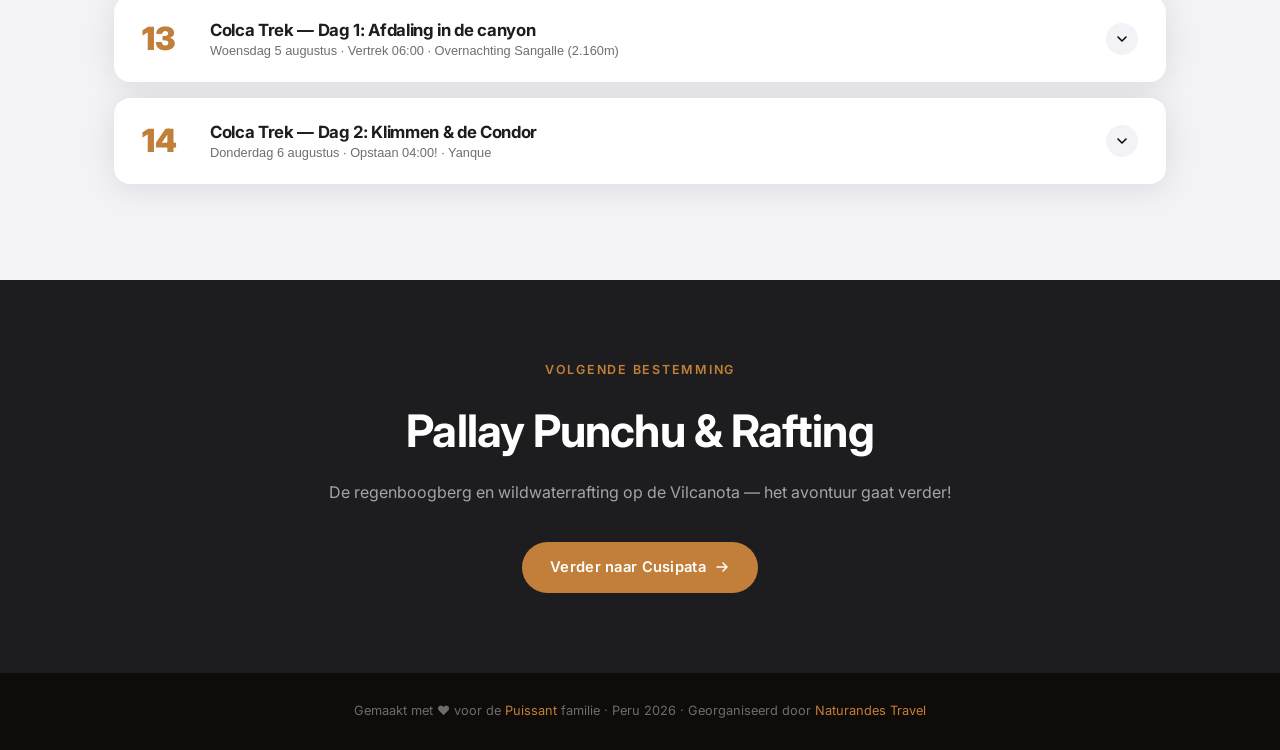
==== commit 71d62f76: "images" ====
--- a/arequipa.html
+++ b/arequipa.html
@@ -34,7 +34,7 @@
   </nav>
 
   <section class="hero">
-    <div class="hero-foto" style="background-image: url('https://images.unsplash.com/photo-1607962837359-5e7e89f86776?w=1800&q=85');"></div>
+    <div class="hero-foto" style="background-image: url('images/condor1.jpg');"></div>
     <div class="hero-overlay"></div>
     <div class="hero-inhoud">
       <span class="hero-label">Dag 12–14 · 4–6 augustus 2026</span>
@@ -75,8 +75,8 @@
       <div class="accordion-inhoud">
         <div class="accordion-inhoud-binnen">
           <div class="foto-rij">
-            <img src="https://images.unsplash.com/photo-1595436976863-ca34ab9f84b5?w=600&q=80" alt="Arequipa Santa Catalina" loading="lazy" />
-            <img src="https://images.unsplash.com/photo-1590523741831-ab7e8b8f9c7f?w=600&q=80" alt="Arequipa Plaza de Armas" loading="lazy" />
+            <img src="images/arequipa1.jpg" alt="Monasterio Santa Catalina Arequipa" loading="lazy" />
+            <img src="images/arequipa2.jpg" alt="Plaza de Armas Arequipa" loading="lazy" />
           </div>
           <p>
             Na de nachtrit arriveert de groep om 08:40 in Arequipa. Na inchecken in het hotel
@@ -113,8 +113,8 @@
       <div class="accordion-inhoud">
         <div class="accordion-inhoud-binnen">
           <div class="foto-rij">
-            <img src="https://images.unsplash.com/photo-1580037248183-09e9d6b9d35c?w=600&q=80" alt="Colca Canyon afdaling diep dal" loading="lazy" />
-            <img src="https://images.unsplash.com/photo-1678465739625-2711d87b808c?w=600&q=80" alt="Alpaca close-up Andes Peru" loading="lazy" />
+            <img src="images/colca1.jpg" alt="Colca Canyon afdaling terraslandschap" loading="lazy" />
+            <img src="images/colca2.jpg" alt="Alpaca in de Colca vallei" loading="lazy" />
           </div>
           <p>
             Om 06:00 vertrekt de groep richting <strong>Cabanaconde (Colca Vallei)</strong>. De rit is al een
@@ -149,8 +149,8 @@
       <div class="accordion-inhoud">
         <div class="accordion-inhoud-binnen">
           <div class="foto-rij">
-            <img src="https://images.unsplash.com/photo-1489229185904-38aa7e8f4790?w=600&q=80" alt="Condor vliegend Andes bergketen Cruz del Condor Colca" loading="lazy" />
-            <img src="https://images.unsplash.com/photo-1584738766473-61c083514bf4?w=600&q=80" alt="Colca Canyon uitzicht" loading="lazy" />
+            <img src="images/colca3.jpg" alt="Condor vliegend boven de Colca Canyon" loading="lazy" />
+            <img src="images/colca4.jpg" alt="Colca Canyon panorama Cruz del Condor" loading="lazy" />
           </div>
           <p>
             Opstaan om 04:00 voor de zwaarste klim van de trip: <strong>1.200 meter omhoog</strong> in
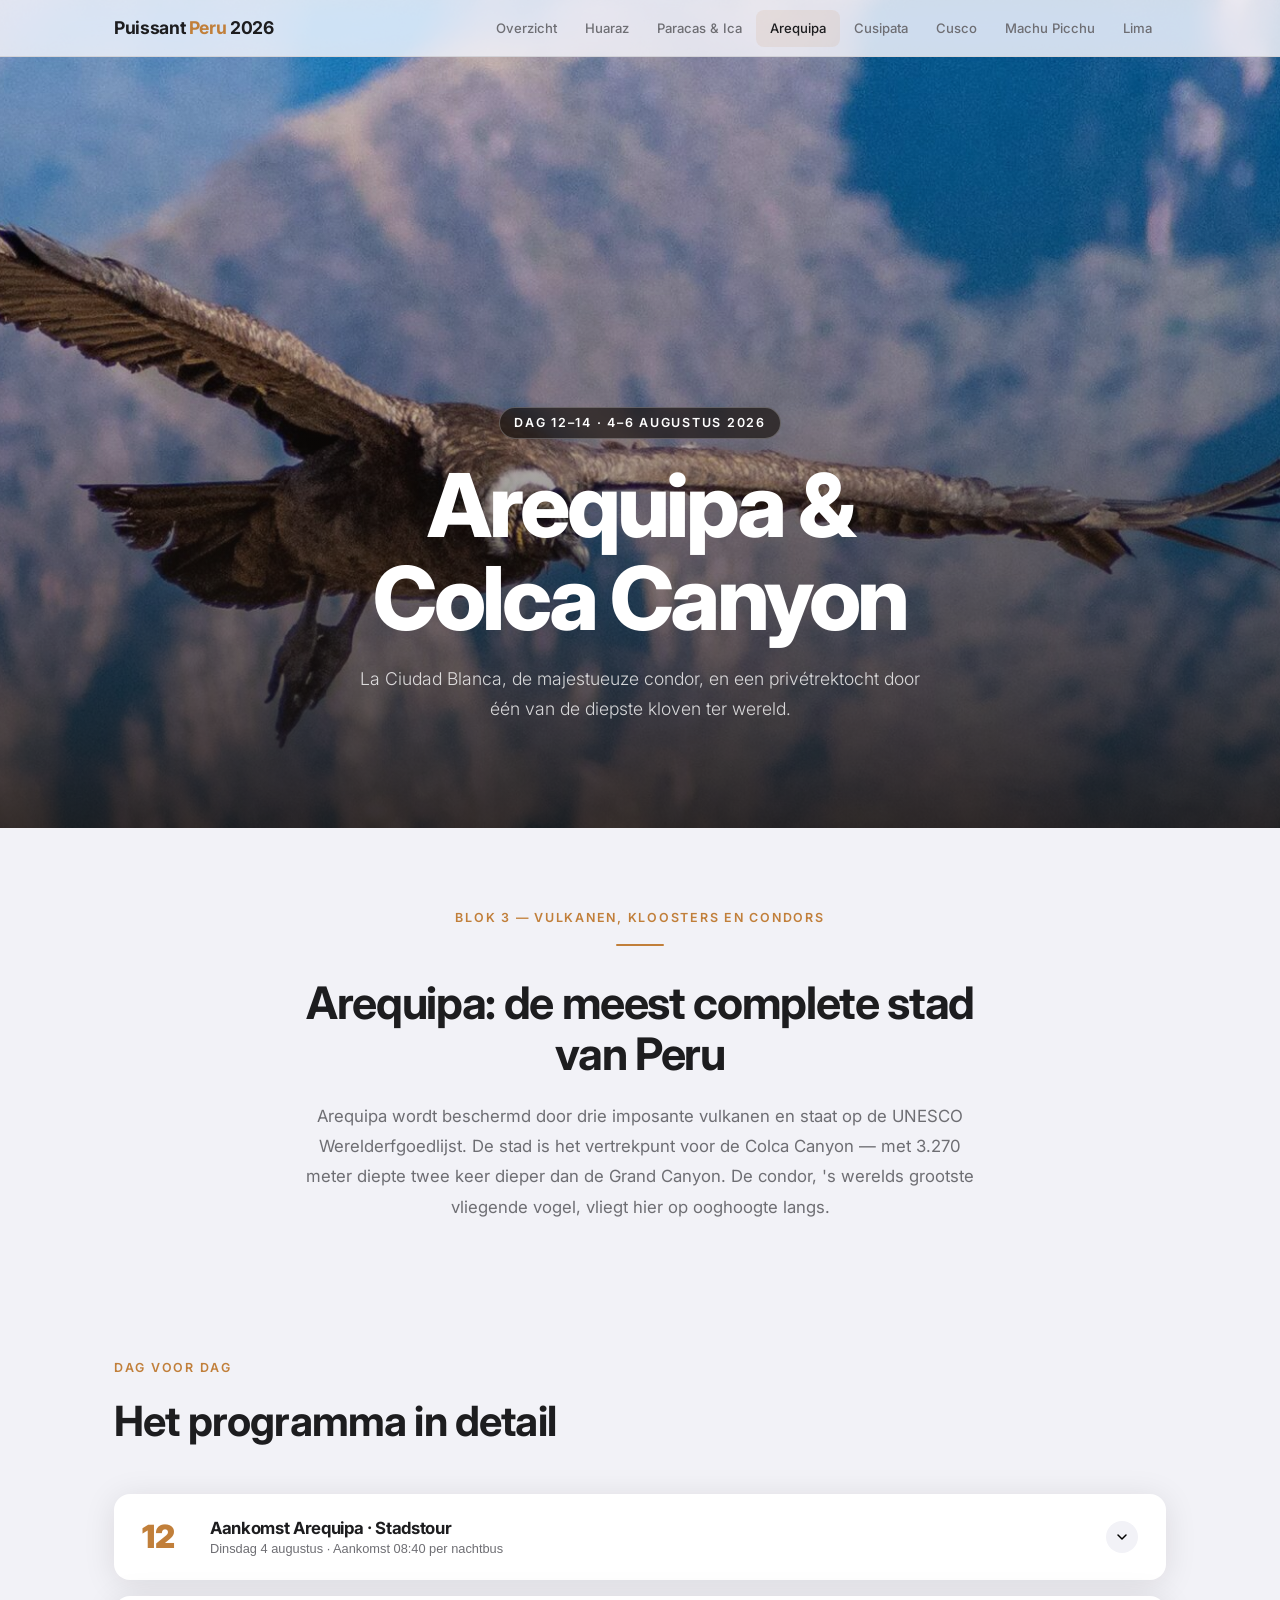
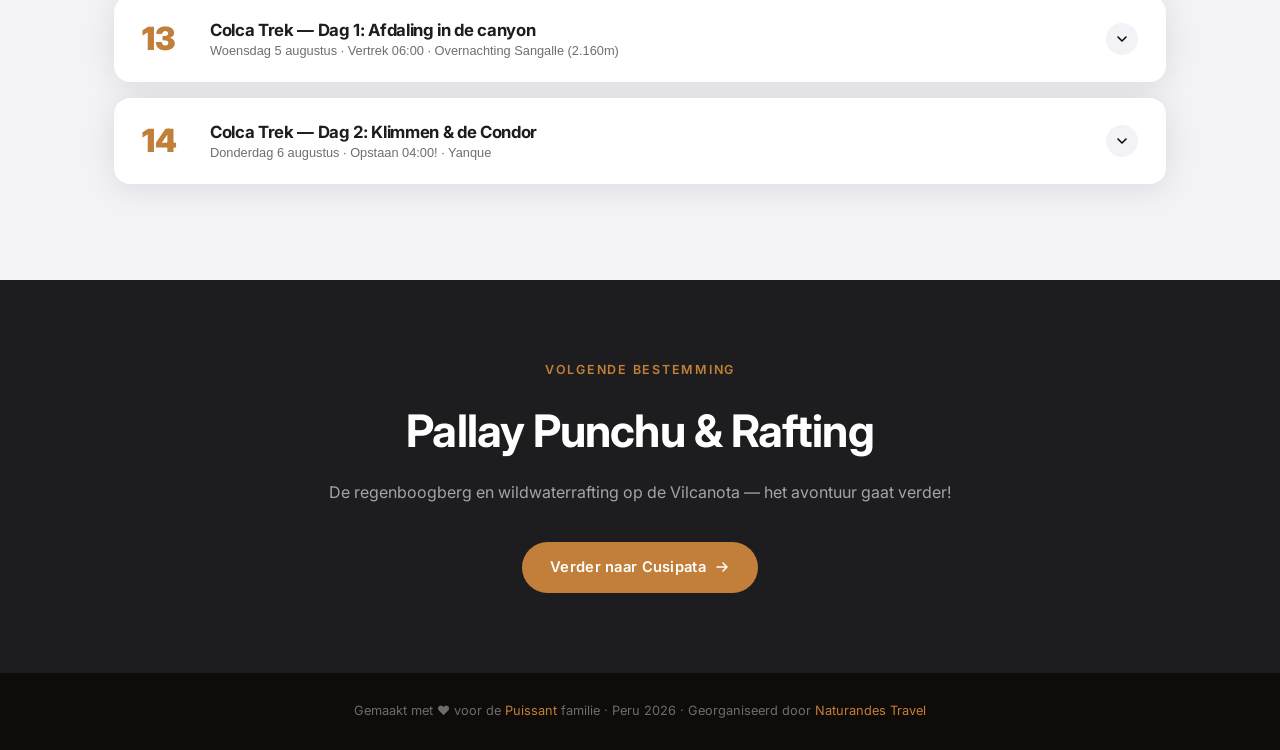
==== commit d65410a3: "ons ipv jullie" ====
--- a/arequipa.html
+++ b/arequipa.html
@@ -19,6 +19,7 @@
         <li><a href="cusipata.html">Cusipata</a></li>
         <li><a href="cusco.html">Cusco</a></li>
         <li><a href="machu-picchu.html">Machu Picchu</a></li>
+        <li><a href="lima.html">Lima</a></li>
       </ul>
       <button class="nav-hamburger"><span></span><span></span><span></span></button>
     </div>
@@ -30,6 +31,7 @@
       <a href="cusipata.html">🌈 Cusipata</a>
       <a href="cusco.html">🏛️ Cusco</a>
       <a href="machu-picchu.html">✨ Machu Picchu</a>
+      <a href="lima.html">🏙️ Lima</a>
     </nav>
   </nav>
 
@@ -85,7 +87,7 @@
             en het imposante Santa Catalina-klooster dat een heel stadsblok inneemt.
           </p>
           <p>
-            Daarna wandelen jullie naar de <strong>Plaza de Armas</strong> — door velen beschouwd als het
+            Daarna wandelen we naar de <strong>Plaza de Armas</strong> — door velen beschouwd als het
             mooiste plein van Peru — en de prachtige La Compañía de Jesús-kerk met haar barok-mestiezen
             voorgevel. Om 17:30 volgt de briefing voor de Colca Trek.
           </p>
@@ -158,8 +160,8 @@
           </p>
           <p>
             De <strong>Cruz del Condor</strong> is de beste plek ter wereld om de condor van dichtbij te zien.
-            Met een vleugelspanwijdte tot ruim 3 meter zweeft hij soms op enkele meters van jullie langs.
-            Daarna rijden jullie langs de rand van de canyon naar Yanque voor de middag. Optioneel:
+            Met een vleugelspanwijdte tot ruim 3 meter zweeft hij soms op enkele meters van ons langs.
+            Daarna rijden we langs de rand van de canyon naar Yanque voor de middag. Optioneel:
             de thermale warmwaterbaden bij het hotel (35°C) voor die vermoeide spieren. 🛁
           </p>
           <div class="links-sectie">
